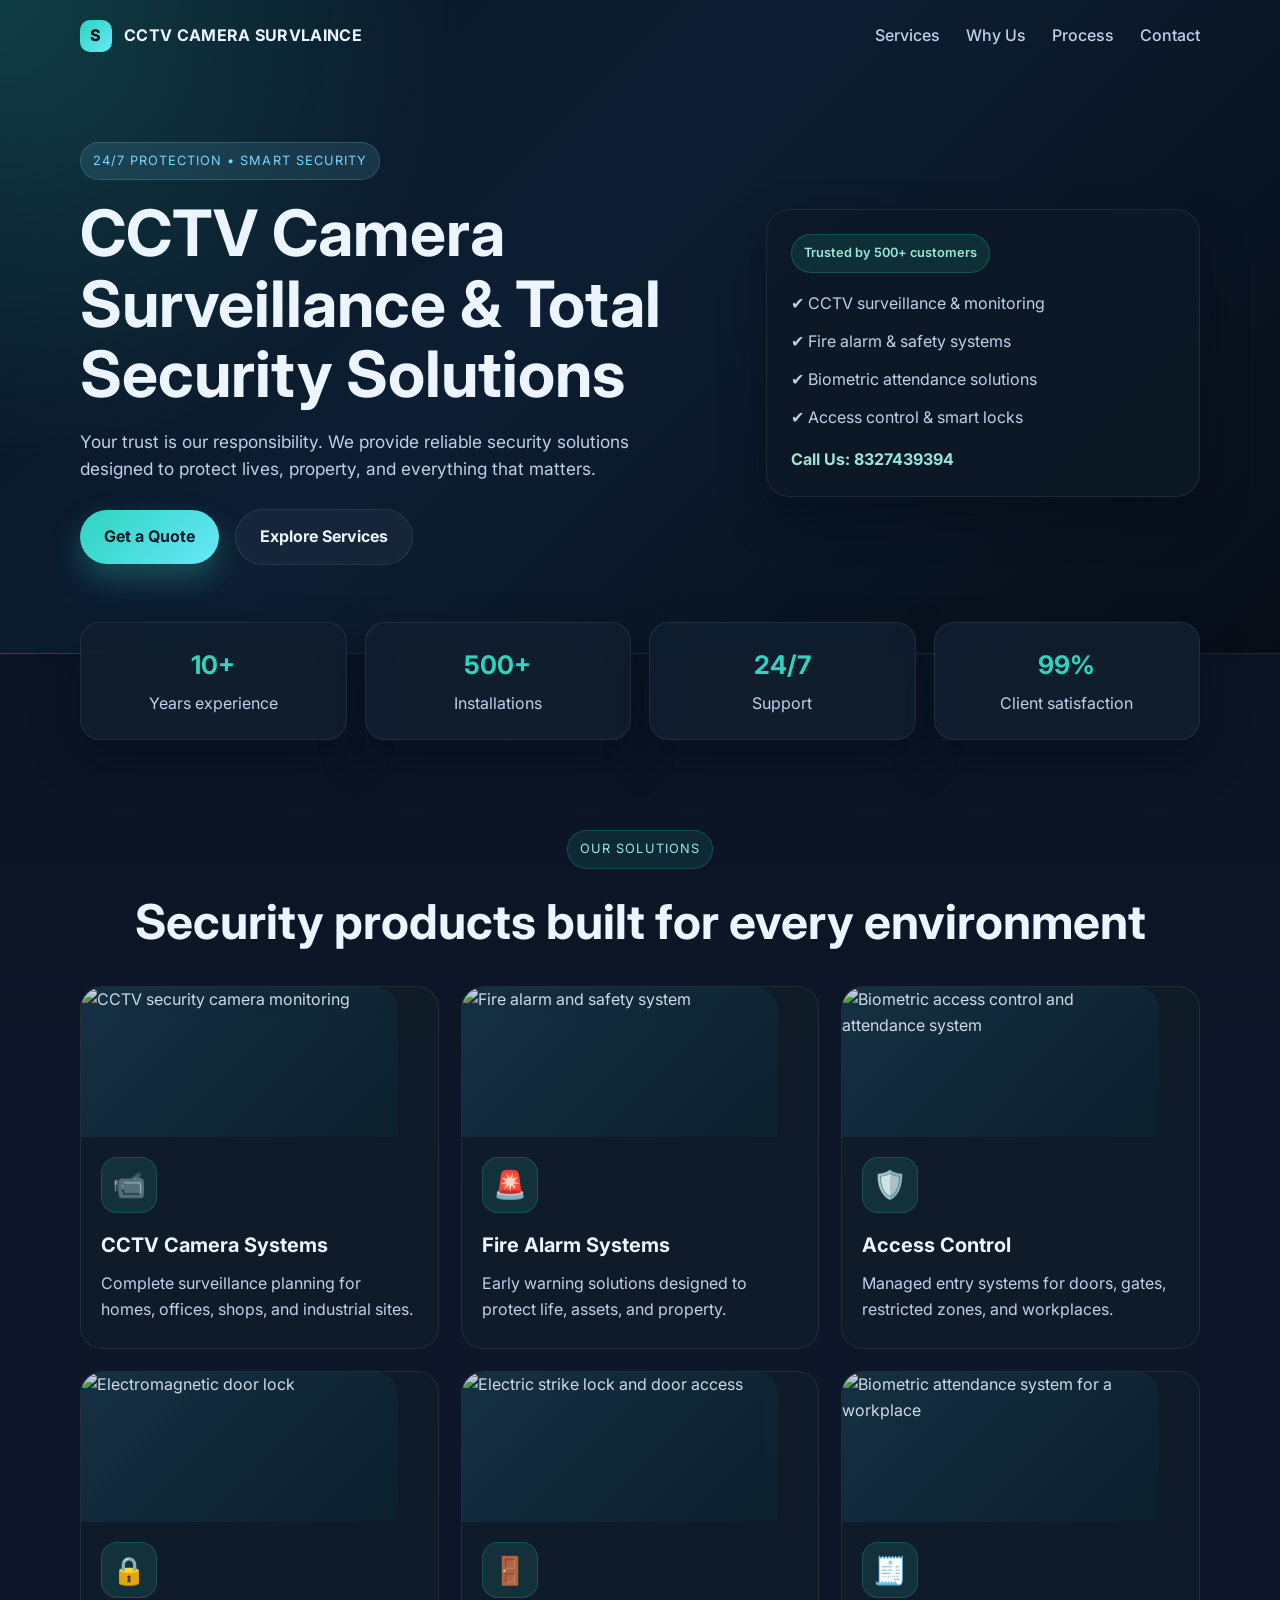
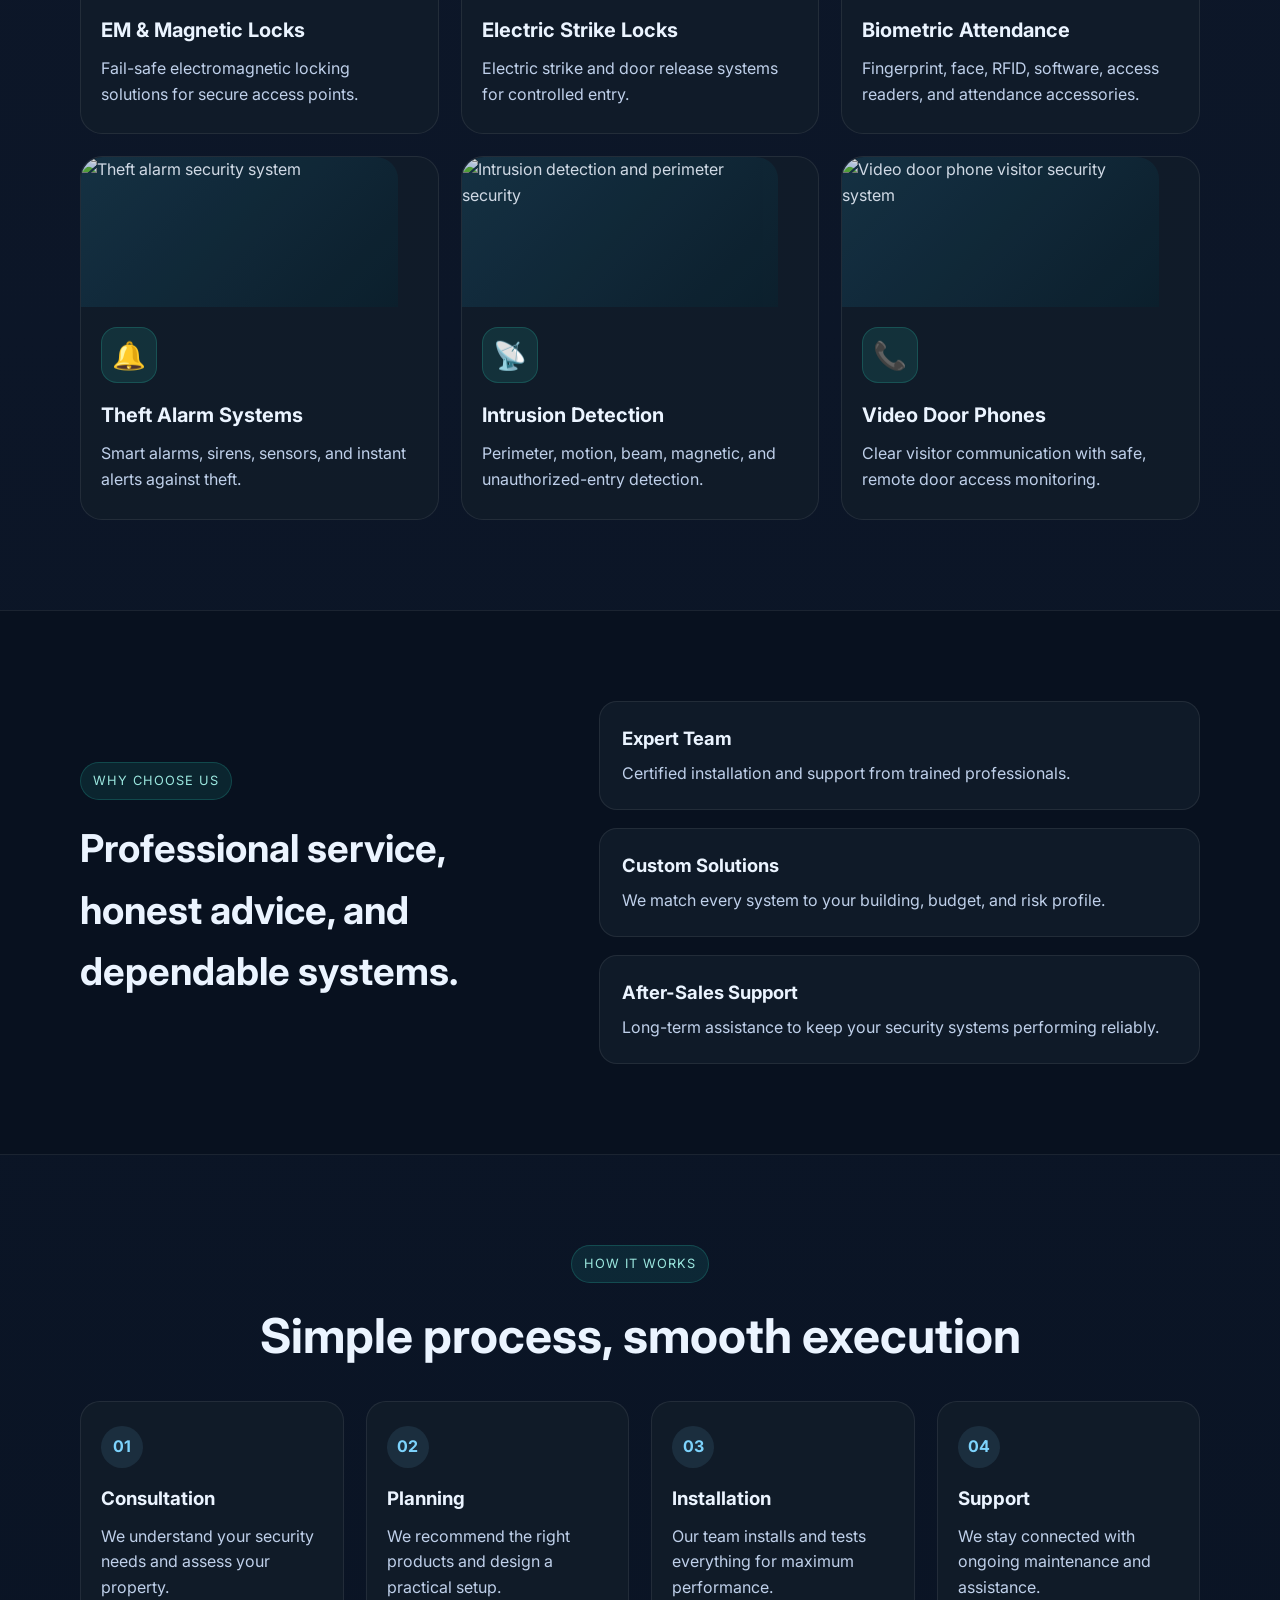
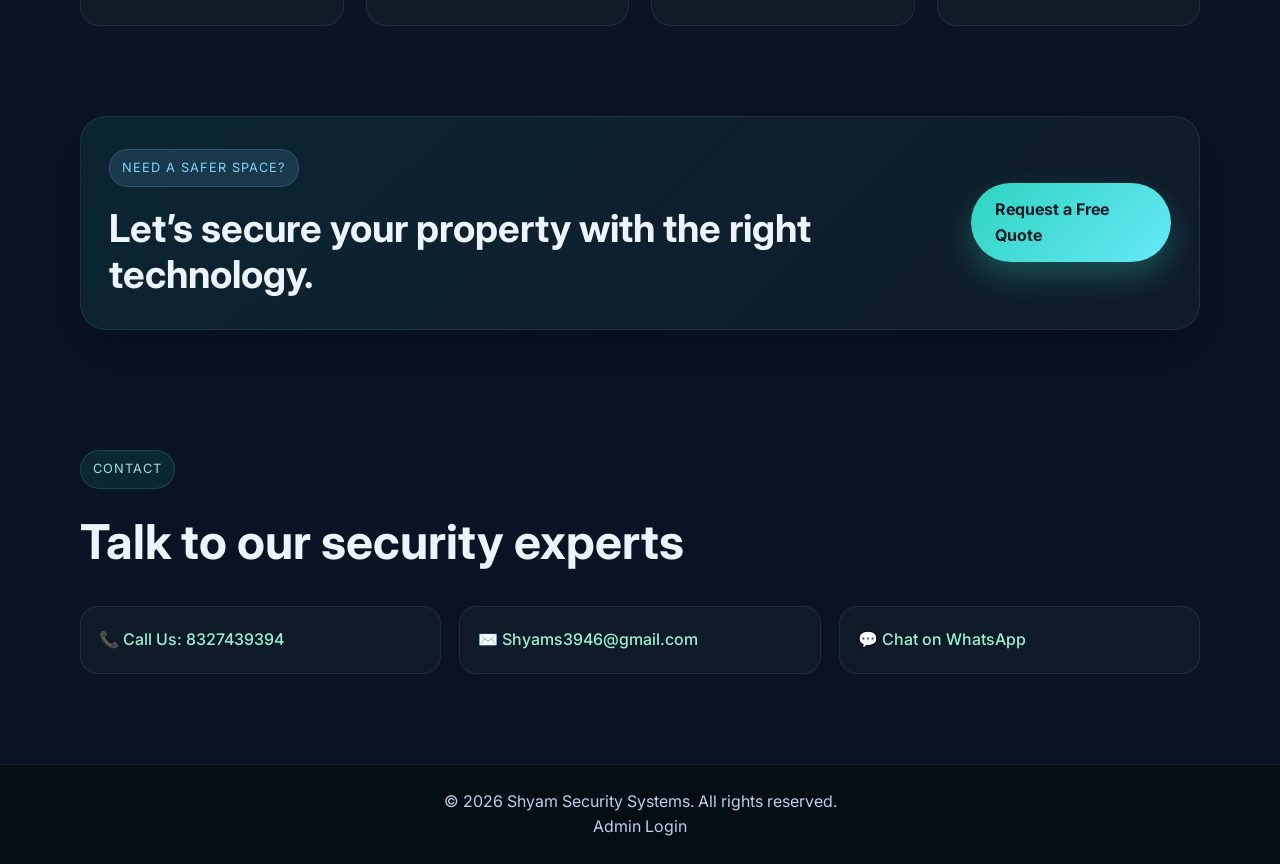
==== index.html @ 83e7e99b "removing some same sections" ====
<!DOCTYPE html>
<html lang="en">

<head>
    <meta charset="UTF-8">
    <meta name="viewport" content="width=device-width, initial-scale=1.0">
    <meta name="description" content="Shancy Security Systems offers CCTV, fire alarms, biometric attendance, access control, and commercial security solutions.">
    <!-- Google tag (gtag.js) -->
    <script async src="https://www.googletagmanager.com/gtag/js?id=G-6YRMH4L3KP"></script>
    <script>
        window.dataLayer = window.dataLayer || [];
        function gtag() { dataLayer.push(arguments); }
        gtag('js', new Date());
        gtag('config', 'G-6YRMH4L3KP');
    </script>
    <title>Shancy Security Systems</title>
    <link rel="preconnect" href="https://fonts.googleapis.com">
    <link rel="preconnect" href="https://fonts.gstatic.com" crossorigin>
    <link href="https://fonts.googleapis.com/css2?family=Inter:wght@400;500;600;700;800&display=swap" rel="stylesheet">
    <link rel="stylesheet" href="style.css">
</head>

<body>
    <header class="site-header">
        <nav class="topbar container">
            <a href="index.html" class="brand" aria-label="CCTV CAMERA SURVLAINCE home">
                <span class="brand-mark">S</span>
                <span>CCTV CAMERA SURVLAINCE</span>
            </a>

            <button class="nav-toggle" aria-label="Open menu" aria-expanded="false">Menu</button>

            <div class="nav-links">
                <a href="#services">Services</a>
                <a href="#why-us">Why Us</a>
                <a href="#process">Process</a>
                <a href="#contact">Contact</a>
            </div>
        </nav>

        <div class="hero container">
            <div class="hero-copy">
                <span class="eyebrow">24/7 Protection • Smart Security</span>
                <h1>CCTV Camera Surveillance &amp; Total Security Solutions</h1>
                <p>Your trust is our responsibility. We provide reliable security solutions designed to protect lives, property, and everything that matters.</p>
                <div class="hero-actions">
                    <a class="cta primary" href="quote.html">Get a Quote</a>
                    <a class="cta secondary" href="#services">Explore Services</a>
                </div>
            </div>

            <div class="hero-panel">
                <div class="panel-badge">Trusted by 500+ customers</div>
                <ul>
                    <li>✔ CCTV surveillance & monitoring</li>
                    <li>✔ Fire alarm & safety systems</li>
                    <li>✔ Biometric attendance solutions</li>
                    <li>✔ Access control & smart locks</li>
                </ul>
                <p class="panel-contact">Call Us: 8327439394</p>
            </div>
        </div>
    </header>

    <main>
        <section class="stats container">
            <div class="stat-card">
                <strong>10+</strong>
                <span>Years experience</span>
            </div>
            <div class="stat-card">
                <strong>500+</strong>
                <span>Installations</span>
            </div>
            <div class="stat-card">
                <strong>24/7</strong>
                <span>Support</span>
            </div>
            <div class="stat-card">
                <strong>99%</strong>
                <span>Client satisfaction</span>
            </div>
        </section>

        <section id="services" class="section container">
            <div class="section-heading">
                <span class="eyebrow accent">Our Solutions</span>
                <h2>Security products built for every environment</h2>
            </div>

            <div class="service-grid">
                <a class="card" href="quote.html?service=CCTV%20Camera">
                    <img class="service-image" src="https://images.unsplash.com/photo-1557597774-9d273605dfa9?auto=format&fit=crop&w=900&q=80" alt="CCTV security camera monitoring">
                    <div class="card-icon">📹</div>
                    <h3>CCTV Camera Systems</h3>
                    <p>Complete surveillance planning for homes, offices, shops, and industrial sites.</p>
                </a>
                <a class="card" href="quote.html?service=Fire%20Alarm">
                    <img class="service-image" src="https://images.unsplash.com/photo-1557597774-9d273605dfa9?auto=format&amp;fit=crop&amp;w=900&amp;q=80" alt="Fire alarm and safety system">
                    <div class="card-icon">🚨</div>
                    <h3>Fire Alarm Systems</h3>
                    <p>Early warning solutions designed to protect life, assets, and property.</p>
                </a>
                <a class="card" href="quote.html?service=Access%20Control">
                    <img class="service-image" src="https://bgcsmwrqkujkgmujobxn.supabase.co/storage/v1/object/public/access%20control.jpg/access%20control.jpg" alt="Biometric access control and attendance system" referrerpolicy="no-referrer">
                    <div class="card-icon">🛡️</div>
                    <h3>Access Control</h3>
                    <p>Managed entry systems for doors, gates, restricted zones, and workplaces.</p>
                </a>
                <a class="card" href="quote.html?service=EM%20Locks">
                    <img class="service-image" src="https://images.unsplash.com/photo-1558008258-3256797b43f3?auto=format&fit=crop&w=900&q=80" alt="Electromagnetic door lock">
                    <div class="card-icon">🔒</div>
                    <h3>EM &amp; Magnetic Locks</h3>
                    <p>Fail-safe electromagnetic locking solutions for secure access points.</p>
                </a>
                <a class="card" href="quote.html?service=Strike%20Locks">
                    <img class="service-image" src="https://images.unsplash.com/photo-1556742049-0cfed4f6a45d?auto=format&fit=crop&w=900&q=80" alt="Electric strike lock and door access">
                    <div class="card-icon">🚪</div>
                    <h3>Electric Strike Locks</h3>
                    <p>Electric strike and door release systems for controlled entry.</p>
                </a>
                <a class="card" href="quote.html?service=Biometric%20Attendance">
                    <img class="service-image" src="https://images.unsplash.com/photo-1556761175-b413da4baf72?auto=format&fit=crop&w=900&q=80" alt="Biometric attendance system for a workplace">
                    <div class="card-icon">🧾</div>
                    <h3>Biometric Attendance</h3>
                    <p>Fingerprint, face, RFID, software, access readers, and attendance accessories.</p>
                </a>
                <a class="card" href="quote.html?service=Theft%20Alarm">
                    <img class="service-image" src="https://bgcsmwrqkujkgmujobxn.supabase.co/storage/v1/object/public/theft-alarm/alarm1.jpg" alt="Theft alarm security system" referrerpolicy="no-referrer" onerror="this.onerror=null; this.src='https://images.unsplash.com/photo-1558008258-3256797b43f3?auto=format&amp;fit=crop&amp;w=900&amp;q=80';">
                    <div class="card-icon">🔔</div>
                    <h3>Theft Alarm Systems</h3>
                    <p>Smart alarms, sirens, sensors, and instant alerts against theft.</p>
                </a>
                <a class="card" href="quote.html?service=Intrusion%20Detection">
                    <img class="service-image" src="https://bgcsmwrqkujkgmujobxn.supabase.co/storage/v1/object/sign/intrusion.jpg/intrusion01.jpg?token=eyJraWQiOiI2NTZjZTgyZS1mMWI1LTQxOTctODdhYi03YzQ2NzYyYzZiMjAiLCJhbGciOiJIUzUxMiJ9.eyJ1cmwiOiJpbnRydXNpb24uanBnL2ludHJ1c2lvbjAxLmpwZyIsInNjb3BlIjoiZG93bmxvYWQiLCJpYXQiOjE3ODk2NDA5OTksImV4cCI6MTc5MDI0NTc5OX0.9XxOrCdiq6lF2PL41tJEHRRzNq1x8sIKsyqu3oB3eiamlLGhatA6aaYST_PMFzF5rT2LUbrdGqnxpg69Usp5VA" alt="Intrusion detection and perimeter security" referrerpolicy="no-referrer">
                    <div class="card-icon">📡</div>
                    <h3>Intrusion Detection</h3>
                    <p>Perimeter, motion, beam, magnetic, and unauthorized-entry detection.</p>
                </a>
                <a class="card" href="quote.html?service=Video%20Door%20Phone">
                    <img class="service-image" src="https://images.unsplash.com/photo-1586953208448-b95a79798f07?auto=format&fit=crop&w=900&q=80" alt="Video door phone visitor security system">
                    <div class="card-icon">📞</div>
                    <h3>Video Door Phones</h3>
                    <p>Clear visitor communication with safe, remote door access monitoring.</p>
                </a>
            </div>
        </section>

        <section id="why-us" class="section alt-section">
            <div class="container split-block">
                <div>
                    <span class="eyebrow accent">Why Choose Us</span>
                    <h2>Professional service, honest advice, and dependable systems.</h2>
                </div>
                <div class="feature-list">
                    <div class="feature-item">
                        <h3>Expert Team</h3>
                        <p>Certified installation and support from trained professionals.</p>
                    </div>
                    <div class="feature-item">
                        <h3>Custom Solutions</h3>
                        <p>We match every system to your building, budget, and risk profile.</p>
                    </div>
                    <div class="feature-item">
                        <h3>After-Sales Support</h3>
                        <p>Long-term assistance to keep your security systems performing reliably.</p>
                    </div>
                </div>
            </div>
        </section>

        <section id="process" class="section container">
            <div class="section-heading">
                <span class="eyebrow accent">How It Works</span>
                <h2>Simple process, smooth execution</h2>
            </div>

            <div class="process-grid">
                <div class="process-card">
                    <span>01</span>
                    <h3>Consultation</h3>
                    <p>We understand your security needs and assess your property.</p>
                </div>
                <div class="process-card">
                    <span>02</span>
                    <h3>Planning</h3>
                    <p>We recommend the right products and design a practical setup.</p>
                </div>
                <div class="process-card">
                    <span>03</span>
                    <h3>Installation</h3>
                    <p>Our team installs and tests everything for maximum performance.</p>
                </div>
                <div class="process-card">
                    <span>04</span>
                    <h3>Support</h3>
                    <p>We stay connected with ongoing maintenance and assistance.</p>
                </div>
            </div>
        </section>

        <section class="cta-band">
            <div class="container cta-band-inner">
                <div>
                    <span class="eyebrow">Need a safer space?</span>
                    <h2>Let’s secure your property with the right technology.</h2>
                </div>
                <a class="cta primary" href="quote.html">Request a Free Quote</a>
            </div>
        </section>

        <section id="contact" class="section container contact-wrap">
            <div class="section-heading left-align">
                <span class="eyebrow accent">Contact</span>
                <h2>Talk to our security experts</h2>
            </div>

            <div class="contact-box">
                <div class="contact-item">📞 <a href="tel:+918327439394">Call Us: 8327439394</a></div>
                <div class="contact-item">✉️ <a href="mailto:Shyams3946@gmail.com">Shyams3946@gmail.com</a></div>
                <div class="contact-item">💬 <a href="https://wa.me/918327439394" target="_blank" rel="noopener noreferrer">Chat on WhatsApp</a></div>
            </div>
        </section>
    </main>

    <footer>
        <div class="container footer-inner">
            <p>© <span id="year"></span> Shyam Security Systems. All rights reserved.</p>
            <a href="admin.html">Admin Login</a>
        </div>
    </footer>

    <script src="script.js"></script>
</body>

</html>
---- style.css ----
:root {
    --bg: #08111f;
    --bg-soft: #101d31;
    --panel: rgba(19, 33, 52, 0.9);
    --panel-strong: #13233d;
    --primary: #2dd4bf;
    --primary-dark: #14b8a6;
    --accent: #7dd3fc;
    --text: #ebf4ff;
    --muted: #bfd0ea;
    --line: rgba(255, 255, 255, 0.08);
    --shadow: 0 20px 45px rgba(4, 10, 20, 0.35);
}

* {
    box-sizing: border-box;
    margin: 0;
    padding: 0;
}

html {
    scroll-behavior: smooth;
}

body {
    font-family: 'Inter', sans-serif;
    background: linear-gradient(180deg, #08111f 0%, #0d1729 30%, #091323 100%);
    color: var(--text);
    line-height: 1.6;
}

a {
    color: inherit;
    text-decoration: none;
}

img {
    max-width: 100%;
    display: block;
}

button {
    font: inherit;
}

.container {
    width: min(1120px, calc(100% - 32px));
    margin: 0 auto;
}

.site-header {
    background: radial-gradient(circle at top left, rgba(45, 212, 191, 0.22), transparent 32%), linear-gradient(135deg, #071321 0%, #0d1e32 42%, #060d17 100%);
    border-bottom: 1px solid var(--line);
}

.topbar {
    display: flex;
    align-items: center;
    justify-content: space-between;
    gap: 20px;
    padding: 20px 0;
    position: relative;
    z-index: 10;
}

.brand {
    display: inline-flex;
    align-items: center;
    gap: 12px;
    font-weight: 700;
    letter-spacing: 0.02em;
}

.brand-mark {
    width: 32px;
    height: 32px;
    display: grid;
    place-items: center;
    border-radius: 10px;
    background: linear-gradient(135deg, var(--primary), #67e8f9);
    color: #02131d;
    font-weight: 800;
}

.nav-links {
    display: flex;
    align-items: center;
    gap: 26px;
}

.nav-links a {
    color: var(--muted);
    font-weight: 500;
    transition: color 0.2s ease;
}

.nav-links a:hover,
.nav-links a:focus-visible {
    color: var(--text);
}

.nav-toggle {
    display: none;
    background: rgba(255, 255, 255, 0.05);
    color: var(--text);
    border: 1px solid var(--line);
    border-radius: 10px;
    padding: 10px 14px;
    cursor: pointer;
}

.hero {
    display: grid;
    grid-template-columns: 1.2fr 0.8fr;
    align-items: center;
    gap: 36px;
    padding: 70px 0 88px;
}

.eyebrow {
    display: inline-block;
    background: rgba(125, 211, 252, 0.12);
    border: 1px solid rgba(125, 211, 252, 0.2);
    color: var(--accent);
    font-size: 0.8rem;
    letter-spacing: 0.08em;
    text-transform: uppercase;
    padding: 8px 12px;
    border-radius: 999px;
    margin-bottom: 18px;
}

.eyebrow.accent {
    color: #9be7df;
    background: rgba(45, 212, 191, 0.1);
    border-color: rgba(45, 212, 191, 0.2);
}

.hero-copy h1 {
    font-size: clamp(2.6rem, 5vw, 4.6rem);
    line-height: 1.1;
    max-width: 650px;
    margin-bottom: 18px;
}

.hero-copy p {
    color: var(--muted);
    font-size: 1.08rem;
    max-width: 620px;
    margin-bottom: 26px;
}

.hero-actions {
    display: flex;
    align-items: center;
    gap: 16px;
    flex-wrap: wrap;
}

.cta {
    display: inline-flex;
    align-items: center;
    justify-content: center;
    padding: 14px 24px;
    border-radius: 999px;
    font-weight: 700;
    transition: transform 0.2s ease, box-shadow 0.2s ease;
}

.cta:hover {
    transform: translateY(-2px);
}

.cta.primary {
    background: linear-gradient(135deg, var(--primary) 0%, #67e8f9 100%);
    color: #041b27;
    box-shadow: 0 14px 30px rgba(45, 212, 191, 0.28);
}

.cta.secondary {
    background: rgba(255, 255, 255, 0.04);
    border: 1px solid var(--line);
    color: var(--text);
}

.hero-panel {
    background: rgba(14, 25, 38, 0.85);
    border: 1px solid var(--line);
    border-radius: 24px;
    padding: 24px;
    box-shadow: var(--shadow);
}

.panel-badge {
    display: inline-flex;
    margin-bottom: 18px;
    padding: 8px 12px;
    border-radius: 999px;
    background: rgba(45, 212, 191, 0.12);
    border: 1px solid rgba(45, 212, 191, 0.22);
    color: #9ae7d8;
    font-weight: 600;
    font-size: 0.8rem;
}

.hero-panel ul {
    list-style: none;
    display: grid;
    gap: 14px;
    color: var(--muted);
}

.hero-panel li {
    display: flex;
    align-items: center;
    gap: 8px;
    line-height: 1.5;
}

.panel-contact {
    margin-top: 18px;
    color: #9ae7d8;
    font-weight: 700;
}

.section {
    padding: 90px 0;
}

.section-heading {
    text-align: center;
    margin-bottom: 36px;
}

.section-heading h2 {
    font-size: clamp(2rem, 4vw, 3rem);
    line-height: 1.2;
    margin-top: 6px;
}

.left-align {
    text-align: left;
}

.stats {
    display: grid;
    grid-template-columns: repeat(4, minmax(0, 1fr));
    gap: 18px;
    margin-top: -32px;
    position: relative;
    z-index: 2;
}

.stat-card {
    background: rgba(16, 30, 47, 0.9);
    border: 1px solid var(--line);
    border-radius: 20px;
    padding: 22px 18px;
    text-align: center;
    box-shadow: var(--shadow);
}

.stat-card strong {
    display: block;
    font-size: clamp(1.5rem, 2vw, 2.4rem);
    color: var(--primary);
    margin-bottom: 6px;
}

.stat-card span {
    color: var(--muted);
}

.service-grid {
    display: grid;
    grid-template-columns: repeat(3, minmax(0, 1fr));
    gap: 22px;
}

.card {
    display: block;
    min-height: 220px;
    background: rgba(17, 28, 42, 0.9);
    border: 1px solid var(--line);
    border-radius: 22px;
    padding: 26px 20px;
    transition: transform 0.2s ease, border-color 0.2s ease;
}

.card:hover {
    transform: translateY(-4px);
    border-color: rgba(45, 212, 191, 0.4);
}

.service-image {
    width: calc(100% + 40px);
    height: 150px;
    display: block;
    background: linear-gradient(135deg, #163447, #0b202d);
    object-fit: cover;
    margin: -26px -20px 20px;
    border-radius: 22px 22px 0 0;
    opacity: 0.88;
}

.card-icon {
    width: 56px;
    height: 56px;
    background: rgba(45, 212, 191, 0.12);
    border: 1px solid rgba(45, 212, 191, 0.2);
    border-radius: 16px;
    display: grid;
    place-items: center;
    font-size: 1.7rem;
    margin-bottom: 16px;
}

.card h3 {
    margin-bottom: 10px;
    font-size: 1.25rem;
}

.card p {
    color: var(--muted);
}

.alt-section {
    background: rgba(8, 17, 31, 0.9);
    border-top: 1px solid var(--line);
    border-bottom: 1px solid var(--line);
}

.split-block {
    display: grid;
    grid-template-columns: 0.9fr 1.1fr;
    gap: 28px;
    align-items: center;
}

.split-block h2 {
    font-size: clamp(2rem, 3vw, 3rem);
}

.feature-list {
    display: grid;
    gap: 18px;
}

.feature-item {
    background: rgba(17, 28, 42, 0.9);
    border: 1px solid var(--line);
    border-radius: 18px;
    padding: 22px;
}

.feature-item h3 {
    margin-bottom: 8px;
    font-size: 1.15rem;
}

.feature-item p {
    color: var(--muted);
}

.process-grid {
    display: grid;
    grid-template-columns: repeat(4, minmax(0, 1fr));
    gap: 22px;
}

.process-card {
    background: rgba(17, 28, 42, 0.9);
    border: 1px solid var(--line);
    border-radius: 20px;
    padding: 24px 20px;
}

.process-card span {
    display: inline-flex;
    width: 42px;
    height: 42px;
    border-radius: 50%;
    background: rgba(125, 211, 252, 0.1);
    color: var(--accent);
    align-items: center;
    justify-content: center;
    font-weight: 700;
    margin-bottom: 16px;
}

.process-card h3 {
    margin-bottom: 10px;
}

.process-card p {
    color: var(--muted);
}

.cta-band {
    padding: 0 0 90px;
}

.cta-band-inner {
    background: linear-gradient(135deg, rgba(11, 38, 52, 0.95), rgba(17, 28, 42, 0.96));
    border: 1px solid var(--line);
    border-radius: 26px;
    padding: 32px 28px;
    display: flex;
    align-items: center;
    justify-content: space-between;
    gap: 18px;
    box-shadow: var(--shadow);
}

.cta-band-inner h2 {
    font-size: clamp(1.8rem, 3vw, 2.6rem);
    line-height: 1.2;
}

.contact-wrap {
    padding-top: 30px;
}

.contact-box {
    display: grid;
    grid-template-columns: repeat(3, minmax(0, 1fr));
    gap: 18px;
    margin-top: 28px;
}

.contact-item {
    background: rgba(17, 28, 42, 0.9);
    border: 1px solid var(--line);
    border-radius: 18px;
    padding: 20px 18px;
    font-weight: 500;
    color: var(--text);
}

.contact-item a {
    color: #96f2d5;
}

.quote-body,
.success-body {
    background: linear-gradient(180deg, #08111f 0%, #0d1729 30%, #091323 100%);
}

.quote-body {
    position: relative;
    isolation: isolate;
}

.quote-body::before {
    content: '';
    position: fixed;
    inset: 0;
    z-index: -1;
    background: linear-gradient(115deg, rgba(4, 11, 20, 0.88), rgba(4, 11, 20, 0.58)), url('https://images.unsplash.com/photo-1557597774-9d273605dfa9?auto=format&fit=crop&w=1800&q=80') center / cover;
    filter: saturate(1.15) blur(1px);
    transform: scale(1.03);
}

.quote-body[class*='quote-category-']::before {
    background-image: linear-gradient(115deg, rgba(4, 11, 20, 0.86), rgba(4, 11, 20, 0.56)), url('https://images.unsplash.com/photo-1557597774-9d273605dfa9?auto=format&fit=crop&w=1800&q=80');
}

.quote-body.quote-category-fire-alarm::before {
    background-image: linear-gradient(115deg, rgba(45, 8, 4, 0.82), rgba(49, 25, 5, 0.52)), url('https://images.unsplash.com/photo-1517089596392-fb9a9033e05f?auto=format&fit=crop&w=1800&q=80');
}

.quote-body.quote-category-em-locks::before {
    background-image: linear-gradient(115deg, rgba(4, 20, 30, 0.86), rgba(10, 46, 57, 0.5)), url('https://images.unsplash.com/photo-1558008258-3256797b43f3?auto=format&fit=crop&w=1800&q=80');
}

.quote-body.quote-category-strike-locks::before {
    background-image: linear-gradient(115deg, rgba(24, 17, 5, 0.84), rgba(76, 49, 11, 0.5)), url('https://images.unsplash.com/photo-1556742049-0cfed4f6a45d?auto=format&fit=crop&w=1800&q=80');
}

.quote-body.quote-category-biometric-attendance::before {
    background-image: linear-gradient(115deg, rgba(13, 10, 34, 0.84), rgba(29, 19, 58, 0.52)), url('https://images.unsplash.com/photo-1556761175-b413da4baf72?auto=format&fit=crop&w=1800&q=80');
}

.quote-body.quote-category-access-control::before {
    background-image: linear-gradient(115deg, rgba(5, 22, 22, 0.84), rgba(9, 58, 53, 0.5)), url('https://images.unsplash.com/photo-1563013544-824ae1b704d3?auto=format&fit=crop&w=1800&q=80');
}

.quote-body.quote-category-burglar-alarm::before {
    background-image: linear-gradient(115deg, rgba(34, 7, 25, 0.84), rgba(61, 14, 26, 0.5)), url('https://images.unsplash.com/photo-1558008258-3256797b43f3?auto=format&fit=crop&w=1800&q=80');
}

.quote-body.quote-category-theft-alarm::before {
    background-image: linear-gradient(115deg, rgba(42, 9, 6, 0.84), rgba(91, 37, 7, 0.5)), url('https://images.unsplash.com/photo-1558008258-3256797b43f3?auto=format&fit=crop&w=1800&q=80');
}

.quote-body.quote-category-intrusion-detection::before {
    background-image: linear-gradient(115deg, rgba(27, 5, 20, 0.84), rgba(68, 12, 37, 0.5)), url('https://images.unsplash.com/photo-1582139329536-e7284fece509?auto=format&fit=crop&w=1800&q=80');
}

.quote-body.quote-category-video-door-phone::before {
    background-image: linear-gradient(115deg, rgba(7, 18, 31, 0.84), rgba(11, 48, 68, 0.5)), url('https://images.unsplash.com/photo-1586953208448-b95a79798f07?auto=format&fit=crop&w=1800&q=80');
}

.quote-page {
    padding: 64px 0 90px;
}

.quote-shell {
    display: grid;
    grid-template-columns: 0.95fr 1.05fr;
    gap: 28px;
    align-items: center;
}

.quote-copy {
    padding: 24px 8px 24px 0;
}

.quote-copy h1 {
    font-size: clamp(2.4rem, 4vw, 4rem);
    line-height: 1.08;
    margin-bottom: 16px;
}

.quote-copy p {
    color: var(--muted);
    font-size: 1.05rem;
    max-width: 560px;
}

.quote-benefits {
    display: grid;
    grid-template-columns: repeat(3, minmax(0, 1fr));
    gap: 16px;
    margin-top: 28px;
}

.quote-benefits div {
    background: rgba(17, 28, 42, 0.9);
    border: 1px solid var(--line);
    border-radius: 18px;
    padding: 18px 14px;
    text-align: center;
}

.quote-benefits strong {
    display: block;
    color: var(--primary);
    font-size: 1.5rem;
    margin-bottom: 6px;
}

.quote-benefits span {
    color: var(--muted);
    font-size: 0.9rem;
}

.quote-card {
    background: rgba(11, 18, 29, 0.96);
    border: 1px solid var(--line);
    border-radius: 28px;
    padding: 26px;
    box-shadow: var(--shadow);
}

.card-topline {
    display: flex;
    align-items: center;
    justify-content: space-between;
    gap: 12px;
    margin-bottom: 20px;
}

.status-badge {
    display: inline-flex;
    background: rgba(45, 212, 191, 0.12);
    color: #9ae7d8;
    border: 1px solid rgba(45, 212, 191, 0.2);
    padding: 8px 12px;
    border-radius: 999px;
    font-size: 0.72rem;
    font-weight: 700;
    letter-spacing: 0.06em;
    text-transform: uppercase;
}

.mini-label {
    color: var(--muted);
    font-size: 0.8rem;
    letter-spacing: 0.08em;
    text-transform: uppercase;
}

.quote-form {
    display: grid;
    gap: 18px;
}

.form-grid {
    display: grid;
    grid-template-columns: repeat(2, minmax(0, 1fr));
    gap: 18px;
}

.field {
    display: grid;
    gap: 8px;
}

.field.full-width {
    grid-column: 1 / -1;
}

.field span {
    color: var(--text);
    font-size: 0.9rem;
    font-weight: 600;
}

.field input,
.field select,
.field textarea {
    width: 100%;
    background: rgba(17, 28, 42, 0.92);
    color: var(--text);
    border: 1px solid rgba(255, 255, 255, 0.08);
    border-radius: 14px;
    padding: 14px 16px;
    font: inherit;
    transition: border-color 0.2s ease, box-shadow 0.2s ease;
}

.field input::placeholder,
.field textarea::placeholder {
    color: rgba(191, 208, 234, 0.7);
}

.field input:focus,
.field select:focus,
.field textarea:focus {
    outline: none;
    border-color: rgba(45, 212, 191, 0.8);
    box-shadow: 0 0 0 4px rgba(45, 212, 191, 0.08);
}

.check-row {
    border-top: 1px solid var(--line);
    padding-top: 12px;
}

.check-row label {
    display: flex;
    align-items: center;
    gap: 10px;
    color: var(--muted);
    font-size: 0.95rem;
}

.check-row input {
    accent-color: var(--primary);
    width: 16px;
    height: 16px;
}

.quote-submit {
    border: none;
    width: 100%;
    cursor: pointer;
    font-size: 1rem;
}

.success-wrap {
    min-height: 100vh;
    display: grid;
    place-items: center;
    padding: 40px 20px;
}

.success-box {
    max-width: 620px;
    text-align: center;
    background: rgba(11, 18, 29, 0.96);
    border: 1px solid var(--line);
    border-radius: 28px;
    padding: 38px 28px;
    box-shadow: var(--shadow);
}

.success-icon {
    width: 74px;
    height: 74px;
    display: grid;
    place-items: center;
    margin: 0 auto 18px;
    border-radius: 50%;
    background: rgba(45, 212, 191, 0.12);
    border: 1px solid rgba(45, 212, 191, 0.25);
    color: var(--primary);
    font-size: 2rem;
    font-weight: 800;
}

.success-box h1 {
    font-size: clamp(2rem, 3vw, 3rem);
    margin-bottom: 12px;
}

.success-box p {
    color: var(--muted);
    margin-bottom: 24px;
    font-size: 1.02rem;
}

footer {
    background: #040c14;
    border-top: 1px solid var(--line);
    padding: 24px 0;
}

@media (max-width: 900px) {
    .hero,
    .split-block,
    .service-grid,
    .process-grid,
    .contact-box,
    .stats,
    .quote-shell {
        grid-template-columns: 1fr 1fr;
    }
    .hero,
    .quote-shell {
        grid-template-columns: 1fr;
    }
    .service-grid,
    .process-grid,
    .contact-box,
    .stats {
        grid-template-columns: 1fr 1fr;
    }
}

@media (max-width: 680px) {
    .nav-toggle {
        display: inline-flex;
    }
    .nav-links {
        position: absolute;
        top: 100%;
        left: 0;
        right: 0;
        display: none;
        flex-direction: column;
        background: rgba(8, 17, 31, 0.98);
        border: 1px solid var(--line);
        border-radius: 18px;
        padding: 16px;
        margin-top: 10px;
        box-shadow: var(--shadow);
    }
    .topbar.open .nav-links {
        display: flex;
    }
    .service-grid,
    .process-grid,
    .contact-box,
    .stats,
    .split-block,
    .form-grid,
    .quote-benefits {
        grid-template-columns: 1fr;
    }
    .cta-band-inner {
        flex-direction: column;
        align-items: flex-start;
    }
    .hero {
        padding-top: 48px;
    }
    .quote-card {
        padding: 18px;
    }
}

.footer-inner {
    text-align: center;
    color: var(--muted);
}

@media (max-width: 900px) {
    .hero,
    .split-block,
    .service-grid,
    .process-grid,
    .contact-box,
    .stats {
        grid-template-columns: 1fr 1fr;
    }
    .hero {
        grid-template-columns: 1fr;
    }
    .service-grid,
    .process-grid,
    .contact-box,
    .stats {
        grid-template-columns: 1fr 1fr;
    }
}

@media (max-width: 680px) {
    .nav-toggle {
        display: inline-flex;
    }
    .nav-links {
        position: absolute;
        top: 100%;
        left: 0;
        right: 0;
        display: none;
        flex-direction: column;
        background: rgba(8, 17, 31, 0.98);
        border: 1px solid var(--line);
        border-radius: 18px;
        padding: 16px;
        margin-top: 10px;
        box-shadow: var(--shadow);
    }
    .topbar.open .nav-links {
        display: flex;
    }
    .service-grid,
    .process-grid,
    .contact-box,
    .stats,
    .split-block {
        grid-template-columns: 1fr;
    }
    .cta-band-inner {
        flex-direction: column;
        align-items: flex-start;
    }
    .hero {
        padding-top: 48px;
    }
}

.page-header {
    background: linear-gradient(135deg, #0d1b2a 0%, #10253c 40%, #000000 100%);
    padding-bottom: 20px;
}

.page-content {
    max-width: 800px;
    margin: 60px auto;
    padding: 0 20px 40px;
}

.page-content h1 {
    font-size: clamp(2rem, 4vw, 3rem);
    margin-bottom: 18px;
}

.page-content p,
.page-content li {
    font-size: 1.05rem;
    color: var(--muted);
}

.field input[type='file'] {
    padding: 10px 12px;
    cursor: pointer;
}

.field small {
    color: var(--muted);
    font-size: 0.78rem;
}

.admin-page {
    min-height: 100vh;
    padding: 72px 20px;
    background: linear-gradient(180deg, #08111f 0%, #0d1729 30%, #091323 100%);
}

.admin-shell {
    max-width: 760px;
    margin: 0 auto;
}

.admin-card {
    background: rgba(255, 255, 255, 0.96);
    border: 1px solid rgba(20, 42, 69, 0.12);
    border-radius: 10px;
    padding: 32px;
    box-shadow: 0 18px 48px rgba(16, 29, 49, 0.12);
    color: #142a45;
}

.admin-card h1 {
    margin-top: 0;
    color: #142a45;
}

.admin-form {
    display: grid;
    gap: 16px;
}

.admin-form label {
    display: grid;
    gap: 7px;
    font-weight: 600;
    color: #142a45;
}

.admin-form input {
    width: 100%;
    box-sizing: border-box;
    padding: 13px 14px;
    border: 1px solid #c8d2df;
    border-radius: 5px;
    font: inherit;
    color: #142a45;
}

.admin-form input:focus {
    outline: 2px solid #e6a23c;
    outline-offset: 1px;
}

.admin-message {
    min-height: 24px;
    color: #8b2f2f;
    margin-top: 12px;
}

.admin-toolbar {
    display: flex;
    justify-content: space-between;
    align-items: center;
    gap: 16px;
    flex-wrap: wrap;
    margin-bottom: 24px;
}

.admin-upload {
    display: grid;
    gap: 14px;
    margin-bottom: 30px;
}

.admin-upload input {
    padding: 12px;
    border: 1px dashed #9aabba;
    border-radius: 5px;
    background: #f5f8fb;
    color: #142a45;
}

.admin-gallery {
    display: grid;
    grid-template-columns: repeat(auto-fill, minmax(170px, 1fr));
    gap: 16px;
}

.admin-image {
    overflow: hidden;
    border: 1px solid #d9e0e8;
    border-radius: 6px;
    background: #fff;
}

.admin-image img {
    display: block;
    width: 100%;
    aspect-ratio: 4 / 3;
    object-fit: cover;
}

.admin-image-body {
    display: grid;
    gap: 8px;
    padding: 12px;
}

.admin-image-name {
    overflow: hidden;
    color: #40546b;
    font-size: 0.85rem;
    text-overflow: ellipsis;
    white-space: nowrap;
}

.admin-hidden {
    display: none;
}

@media (max-width: 560px) {
    .admin-card {
        padding: 22px;
    }
}
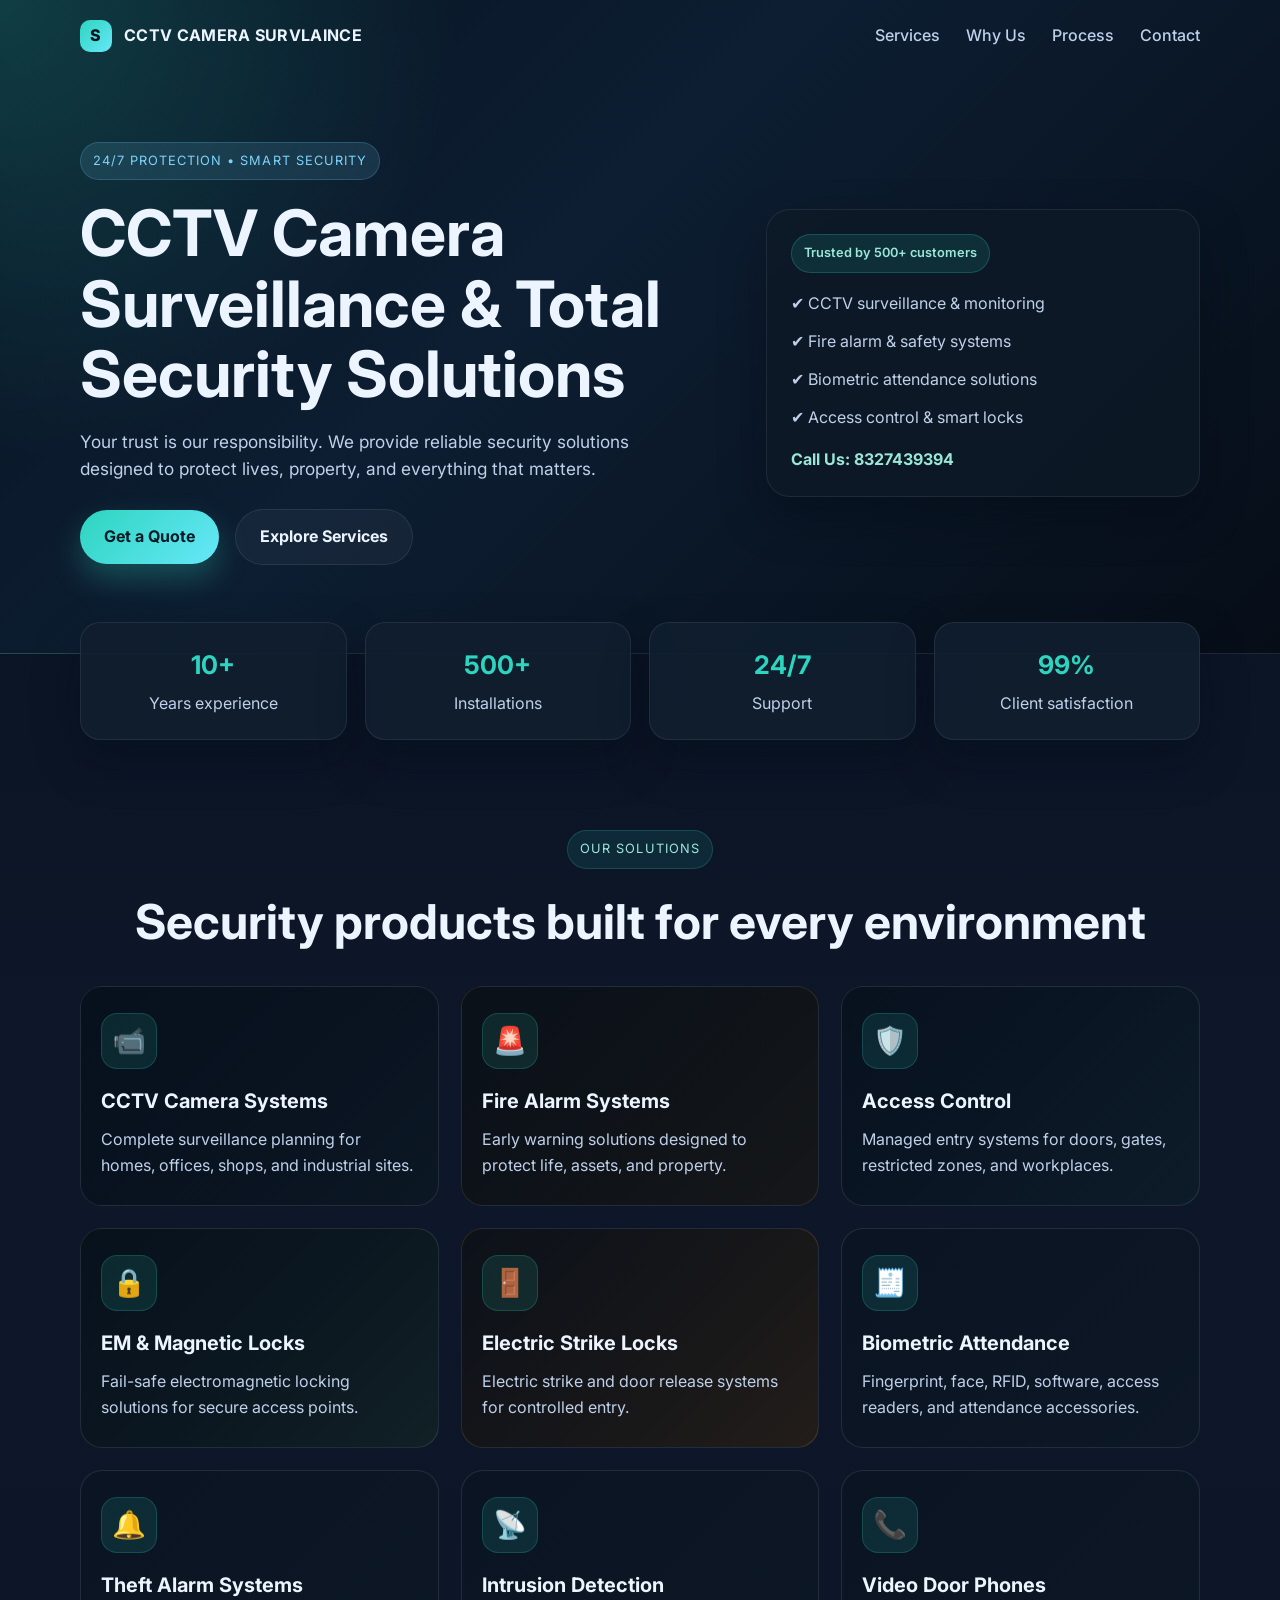
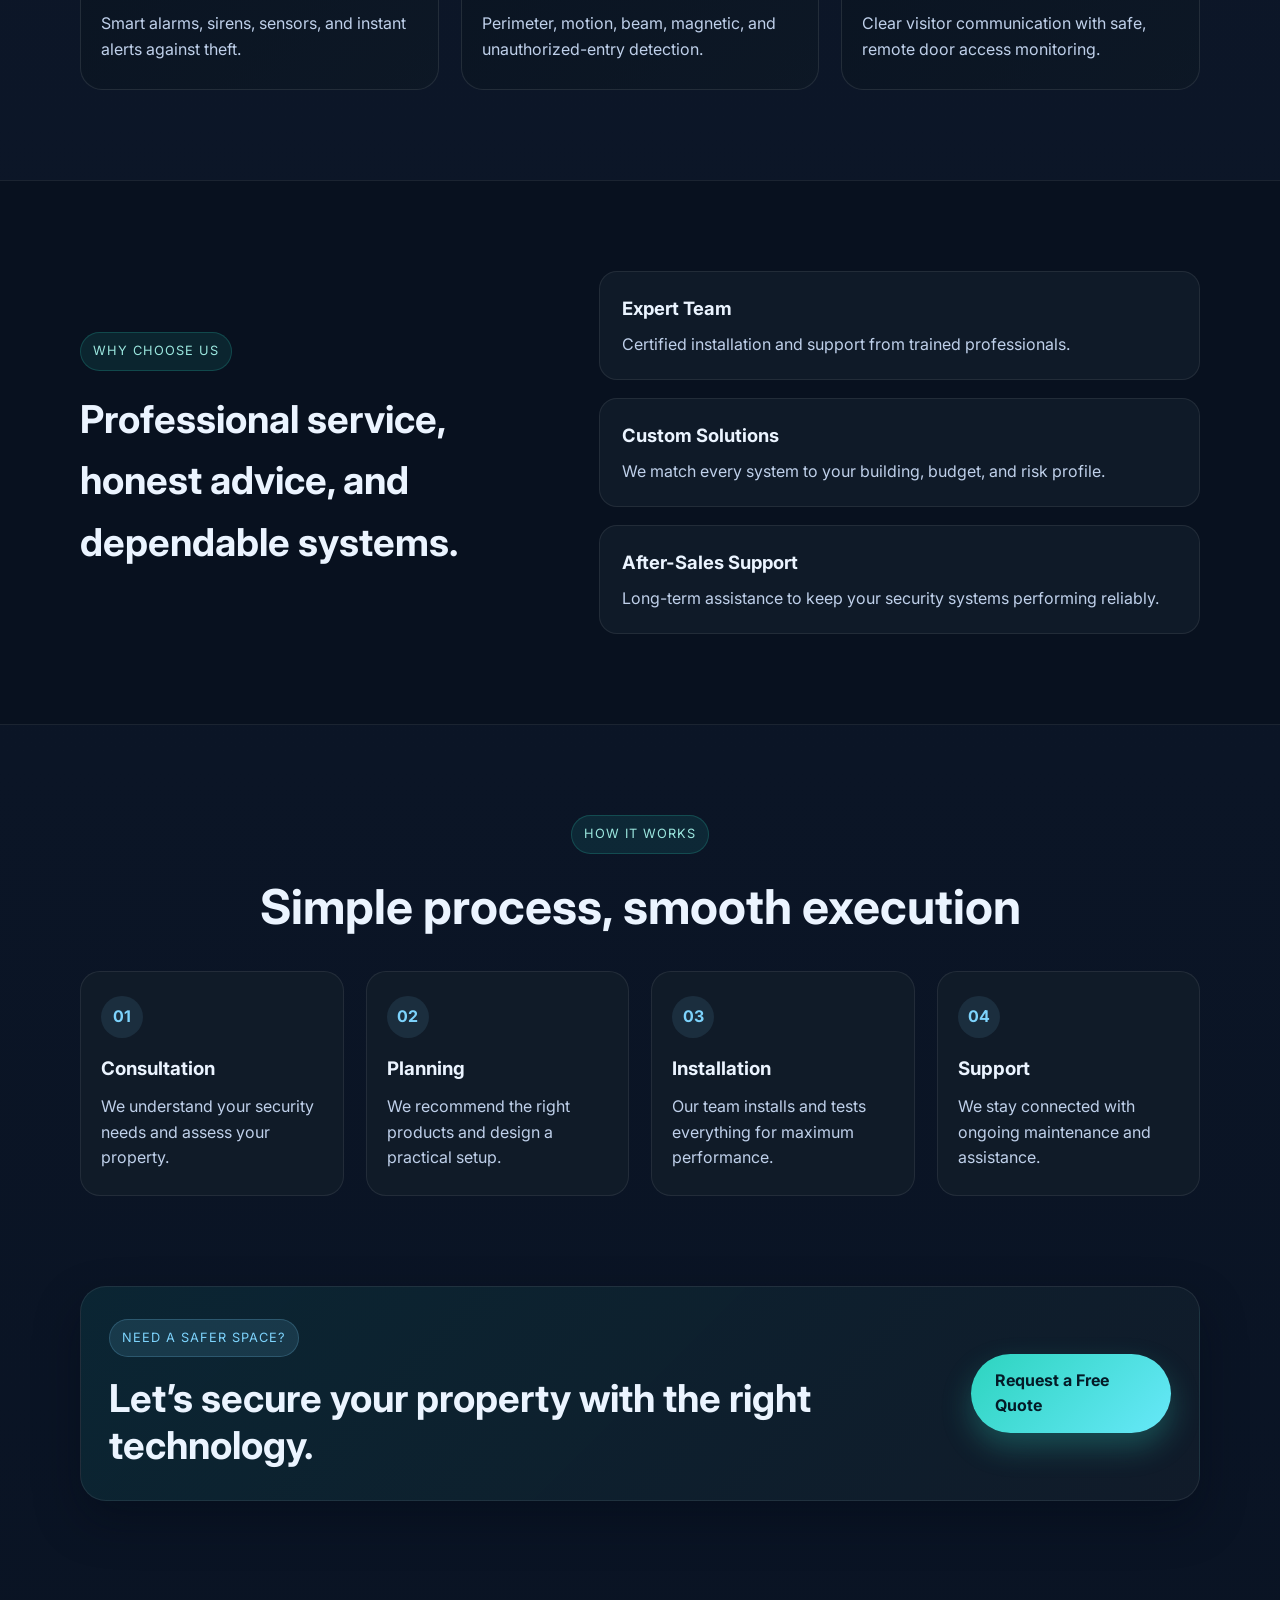
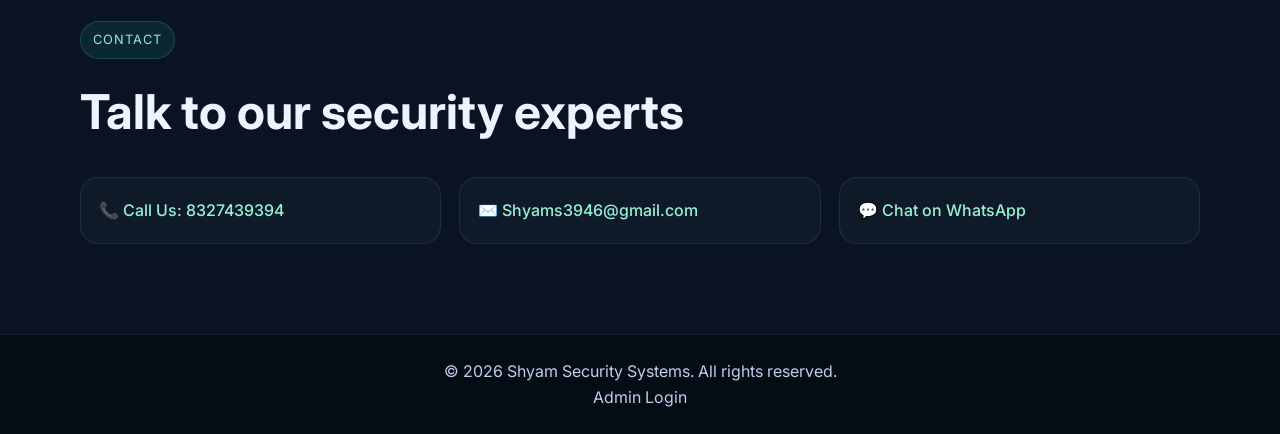
==== commit 4236d072: "fixing full fill jpg for sections resize01" ====
--- a/index.html
+++ b/index.html
@@ -89,32 +89,27 @@
             </div>
 
             <div class="service-grid">
-                <a class="card" href="quote.html?service=CCTV%20Camera">
-                    <img class="service-image" src="https://images.unsplash.com/photo-1557597774-9d273605dfa9?auto=format&fit=crop&w=900&q=80" alt="CCTV security camera monitoring">
+                <a class="card" href="quote.html?service=CCTV%20Camera" style="background-image: linear-gradient(135deg, rgba(6, 14, 24, 0.84), rgba(15, 27, 39, 0.6)), url('https://bgcsmwrqkujkgmujobxn.supabase.co/storage/v1/object/public/Cctv%20camera%20section/cctv%20section.jpg'); background-size: cover; background-position: center; background-repeat: no-repeat;">
                     <div class="card-icon">📹</div>
                     <h3>CCTV Camera Systems</h3>
                     <p>Complete surveillance planning for homes, offices, shops, and industrial sites.</p>
                 </a>
-                <a class="card" href="quote.html?service=Fire%20Alarm">
-                    <img class="service-image" src="https://images.unsplash.com/photo-1557597774-9d273605dfa9?auto=format&amp;fit=crop&amp;w=900&amp;q=80" alt="Fire alarm and safety system">
+                <a class="card" href="quote.html?service=Fire%20Alarm" style="background-image: linear-gradient(135deg, rgba(18, 14, 7, 0.82), rgba(38, 27, 11, 0.6)), url('https://bgcsmwrqkujkgmujobxn.supabase.co/storage/v1/object/public/fireAlarmSystem.jpg/fireAlarm%20system.jpg'); background-size: cover; background-position: center; background-repeat: no-repeat;">
                     <div class="card-icon">🚨</div>
                     <h3>Fire Alarm Systems</h3>
                     <p>Early warning solutions designed to protect life, assets, and property.</p>
                 </a>
-                <a class="card" href="quote.html?service=Access%20Control">
-                    <img class="service-image" src="https://bgcsmwrqkujkgmujobxn.supabase.co/storage/v1/object/public/access%20control.jpg/access%20control.jpg" alt="Biometric access control and attendance system" referrerpolicy="no-referrer">
+                <a class="card" href="quote.html?service=Access%20Control" style="background-image: linear-gradient(135deg, rgba(8, 18, 30, 0.82), rgba(18, 40, 52, 0.6)), url('https://bgcsmwrqkujkgmujobxn.supabase.co/storage/v1/object/public/access%20control.jpg/access%20control.jpg'); background-size: cover; background-position: center; background-repeat: no-repeat;">
                     <div class="card-icon">🛡️</div>
                     <h3>Access Control</h3>
                     <p>Managed entry systems for doors, gates, restricted zones, and workplaces.</p>
                 </a>
-                <a class="card" href="quote.html?service=EM%20Locks">
-                    <img class="service-image" src="https://images.unsplash.com/photo-1558008258-3256797b43f3?auto=format&fit=crop&w=900&q=80" alt="Electromagnetic door lock">
+                <a class="card" href="quote.html?service=EM%20Locks" style="background-image: linear-gradient(135deg, rgba(7, 17, 20, 0.82), rgba(28, 51, 43, 0.6)), url('https://images.unsplash.com/photo-1558008258-3256797b43f3?auto=format&fit=crop&w=900&q=80'); background-size: cover; background-position: center; background-repeat: no-repeat;">
                     <div class="card-icon">🔒</div>
                     <h3>EM &amp; Magnetic Locks</h3>
                     <p>Fail-safe electromagnetic locking solutions for secure access points.</p>
                 </a>
-                <a class="card" href="quote.html?service=Strike%20Locks">
-                    <img class="service-image" src="https://images.unsplash.com/photo-1556742049-0cfed4f6a45d?auto=format&fit=crop&w=900&q=80" alt="Electric strike lock and door access">
+                <a class="card" href="quote.html?service=Strike%20Locks" style="background-image: linear-gradient(135deg, rgba(28, 18, 7, 0.82), rgba(72, 43, 11, 0.6)), url('https://bgcsmwrqkujkgmujobxn.supabase.co/storage/v1/object/public/Eletric%20trickes/Electric%20stricks.jpg?v=2'); background-size: cover; background-position: center; background-repeat: no-repeat;">
                     <div class="card-icon">🚪</div>
                     <h3>Electric Strike Locks</h3>
                     <p>Electric strike and door release systems for controlled entry.</p>
--- a/style.css
+++ b/style.css
@@ -278,13 +278,27 @@
 }
 
 .card {
+    position: relative;
     display: block;
     min-height: 220px;
     background: rgba(17, 28, 42, 0.9);
+    background-size: cover;
+    background-position: center;
+    background-repeat: no-repeat;
     border: 1px solid var(--line);
     border-radius: 22px;
     padding: 26px 20px;
+    overflow: hidden;
     transition: transform 0.2s ease, border-color 0.2s ease;
+}
+
+.card::before {
+    content: "";
+    position: absolute;
+    inset: 0;
+    background: linear-gradient(135deg, rgba(7, 17, 31, 0.7), rgba(7, 17, 31, 0.35));
+    border-radius: inherit;
+    z-index: 0;
 }
 
 .card:hover {
@@ -292,15 +306,13 @@
     border-color: rgba(45, 212, 191, 0.4);
 }
 
+.card > * {
+    position: relative;
+    z-index: 1;
+}
+
 .service-image {
-    width: calc(100% + 40px);
-    height: 150px;
-    display: block;
-    background: linear-gradient(135deg, #163447, #0b202d);
-    object-fit: cover;
-    margin: -26px -20px 20px;
-    border-radius: 22px 22px 0 0;
-    opacity: 0.88;
+    display: none;
 }
 
 .card-icon {
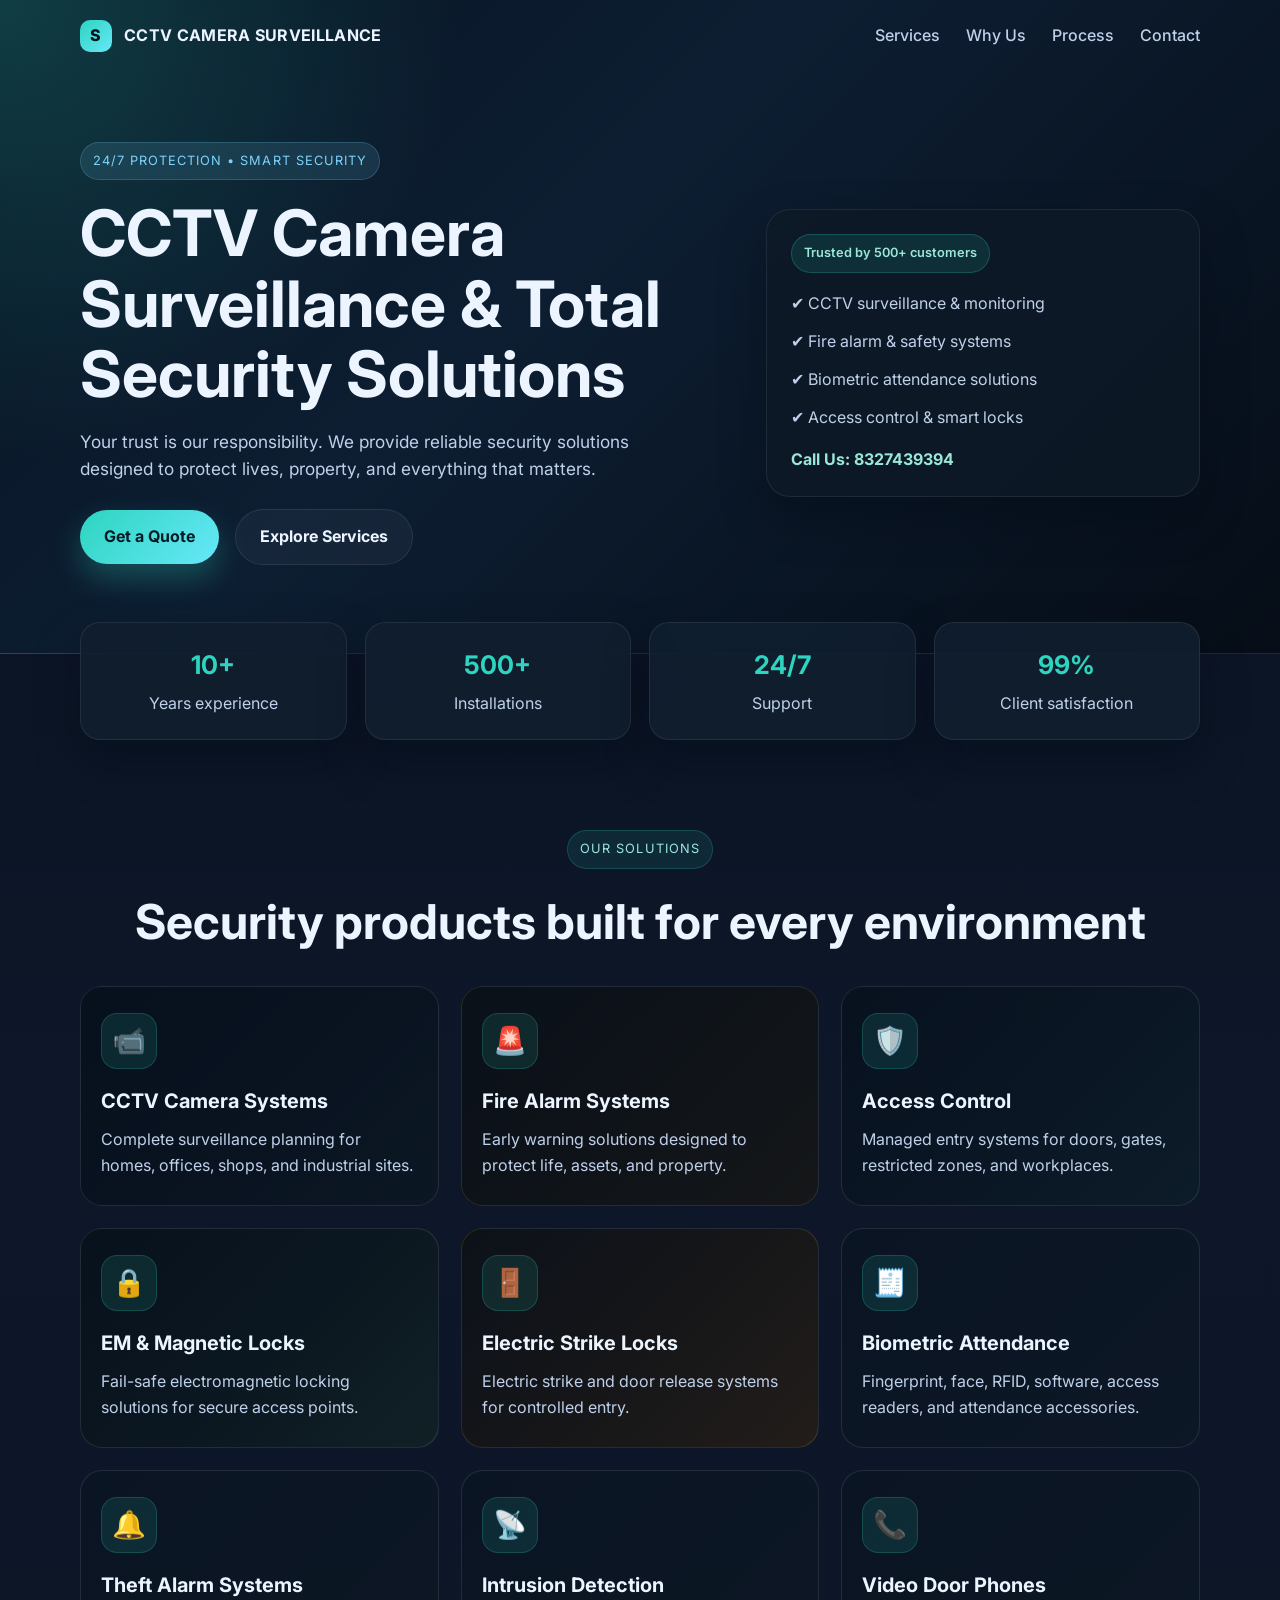
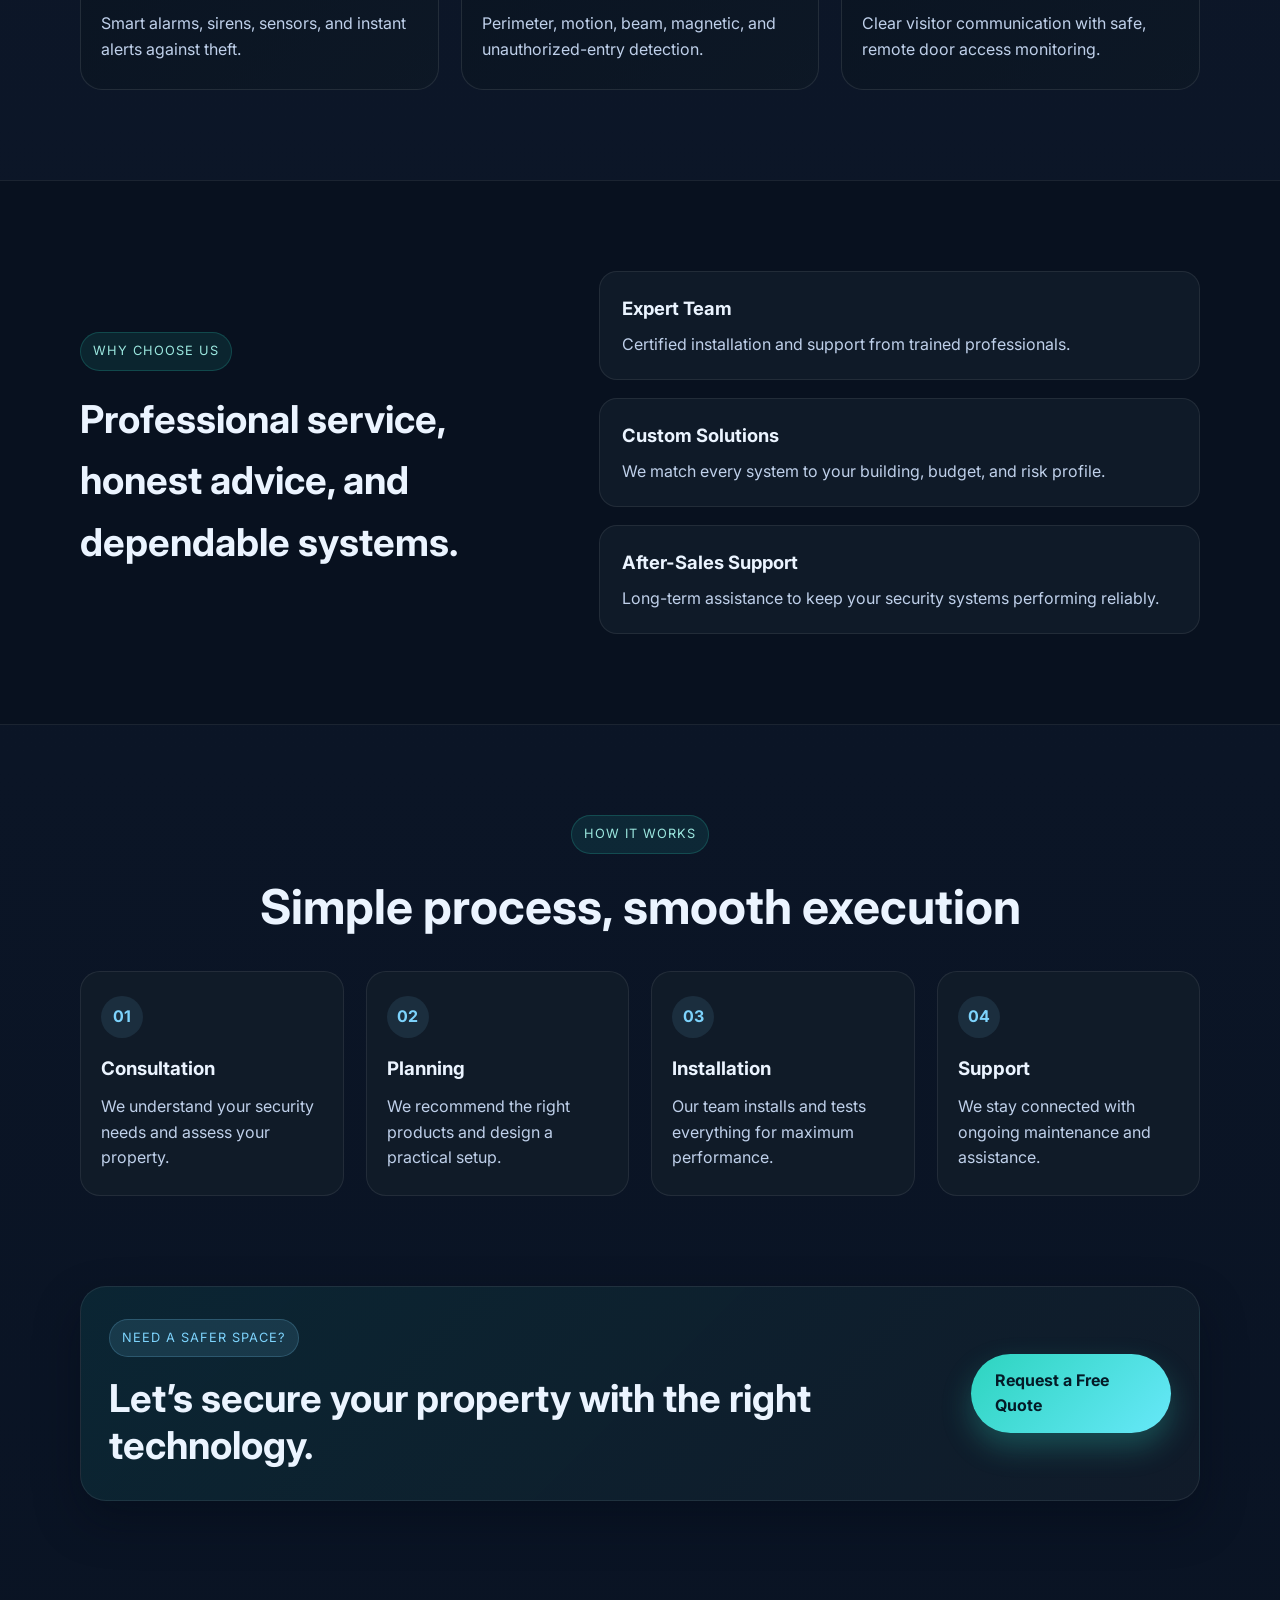
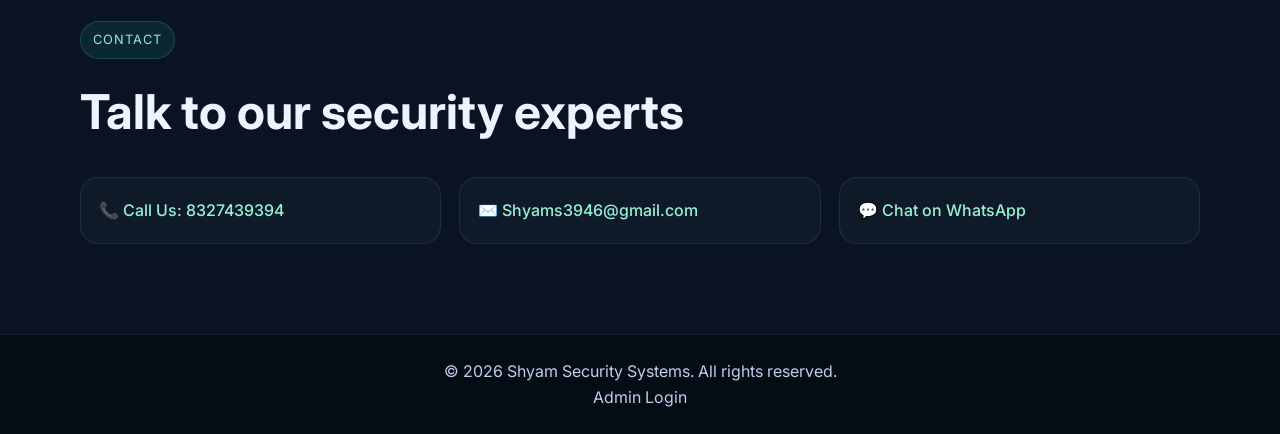
==== commit fb095d7b: "sudhar" ====
--- a/index.html
+++ b/index.html
@@ -4,7 +4,13 @@
 <head>
     <meta charset="UTF-8">
     <meta name="viewport" content="width=device-width, initial-scale=1.0">
-    <meta name="description" content="Shancy Security Systems offers CCTV, fire alarms, biometric attendance, access control, and commercial security solutions.">
+    <meta name="description" content="Shancy Security Systems provides CCTV cameras, fire alarms, access control, biometric attendance, and security solutions. Request a free quote.">
+    <link rel="canonical" href="https://shancy1998.github.io/">
+    <meta property="og:type" content="website">
+    <meta property="og:title" content="CCTV Camera &amp; Security Systems | Shancy Security Systems">
+    <meta property="og:description" content="CCTV cameras, fire alarms, access control, biometric attendance, and security solutions. Request a free quote.">
+    <meta property="og:url" content="https://shancy1998.github.io/">
+    <meta name="twitter:card" content="summary">
     <!-- Google tag (gtag.js) -->
     <script async src="https://www.googletagmanager.com/gtag/js?id=G-6YRMH4L3KP"></script>
     <script>
@@ -23,9 +29,9 @@
 <body>
     <header class="site-header">
         <nav class="topbar container">
-            <a href="index.html" class="brand" aria-label="CCTV CAMERA SURVLAINCE home">
+            <a href="index.html" class="brand" aria-label="CCTV CAMERA SURVEILLANCE home">
                 <span class="brand-mark">S</span>
-                <span>CCTV CAMERA SURVLAINCE</span>
+                <span>CCTV CAMERA SURVEILLANCE</span>
             </a>
 
             <button class="nav-toggle" aria-label="Open menu" aria-expanded="false">Menu</button>
@@ -89,51 +95,51 @@
             </div>
 
             <div class="service-grid">
-                <a class="card" href="quote.html?service=CCTV%20Camera" style="background-image: linear-gradient(135deg, rgba(6, 14, 24, 0.84), rgba(15, 27, 39, 0.6)), url('https://bgcsmwrqkujkgmujobxn.supabase.co/storage/v1/object/public/Cctv%20camera%20section/cctv%20section.jpg'); background-size: cover; background-position: center; background-repeat: no-repeat;">
+                <a class="card" data-admin-image="cctv-camera" href="quote.html?service=CCTV%20Camera" style="background-image: linear-gradient(135deg, rgba(6, 14, 24, 0.84), rgba(15, 27, 39, 0.6)), url('https://bgcsmwrqkujkgmujobxn.supabase.co/storage/v1/object/public/Cctv%20camera%20section/cctv%20section.jpg'); background-size: cover; background-position: center; background-repeat: no-repeat;">
                     <div class="card-icon">📹</div>
                     <h3>CCTV Camera Systems</h3>
                     <p>Complete surveillance planning for homes, offices, shops, and industrial sites.</p>
                 </a>
-                <a class="card" href="quote.html?service=Fire%20Alarm" style="background-image: linear-gradient(135deg, rgba(18, 14, 7, 0.82), rgba(38, 27, 11, 0.6)), url('https://bgcsmwrqkujkgmujobxn.supabase.co/storage/v1/object/public/fireAlarmSystem.jpg/fireAlarm%20system.jpg'); background-size: cover; background-position: center; background-repeat: no-repeat;">
+                <a class="card" data-admin-image="fire-alarm" href="quote.html?service=Fire%20Alarm" style="background-image: linear-gradient(135deg, rgba(18, 14, 7, 0.82), rgba(38, 27, 11, 0.6)), url('https://bgcsmwrqkujkgmujobxn.supabase.co/storage/v1/object/public/fireAlarmSystem.jpg/fireAlarm%20system.jpg'); background-size: cover; background-position: center; background-repeat: no-repeat;">
                     <div class="card-icon">🚨</div>
                     <h3>Fire Alarm Systems</h3>
                     <p>Early warning solutions designed to protect life, assets, and property.</p>
                 </a>
-                <a class="card" href="quote.html?service=Access%20Control" style="background-image: linear-gradient(135deg, rgba(8, 18, 30, 0.82), rgba(18, 40, 52, 0.6)), url('https://bgcsmwrqkujkgmujobxn.supabase.co/storage/v1/object/public/access%20control.jpg/access%20control.jpg'); background-size: cover; background-position: center; background-repeat: no-repeat;">
+                <a class="card" data-admin-image="access-control" href="quote.html?service=Access%20Control" style="background-image: linear-gradient(135deg, rgba(8, 18, 30, 0.82), rgba(18, 40, 52, 0.6)), url('https://bgcsmwrqkujkgmujobxn.supabase.co/storage/v1/object/public/access%20control.jpg/access%20control.jpg'); background-size: cover; background-position: center; background-repeat: no-repeat;">
                     <div class="card-icon">🛡️</div>
                     <h3>Access Control</h3>
                     <p>Managed entry systems for doors, gates, restricted zones, and workplaces.</p>
                 </a>
-                <a class="card" href="quote.html?service=EM%20Locks" style="background-image: linear-gradient(135deg, rgba(7, 17, 20, 0.82), rgba(28, 51, 43, 0.6)), url('https://images.unsplash.com/photo-1558008258-3256797b43f3?auto=format&fit=crop&w=900&q=80'); background-size: cover; background-position: center; background-repeat: no-repeat;">
+                <a class="card" data-admin-image="em-locks" href="quote.html?service=EM%20Locks" style="background-image: linear-gradient(135deg, rgba(7, 17, 20, 0.82), rgba(28, 51, 43, 0.6)), url('https://images.unsplash.com/photo-1558008258-3256797b43f3?auto=format&fit=crop&w=900&q=80'); background-size: cover; background-position: center; background-repeat: no-repeat;">
                     <div class="card-icon">🔒</div>
                     <h3>EM &amp; Magnetic Locks</h3>
                     <p>Fail-safe electromagnetic locking solutions for secure access points.</p>
                 </a>
-                <a class="card" href="quote.html?service=Strike%20Locks" style="background-image: linear-gradient(135deg, rgba(28, 18, 7, 0.82), rgba(72, 43, 11, 0.6)), url('https://bgcsmwrqkujkgmujobxn.supabase.co/storage/v1/object/public/Eletric%20trickes/Electric%20stricks.jpg?v=2'); background-size: cover; background-position: center; background-repeat: no-repeat;">
+                <a class="card" data-admin-image="electric-strike-locks" href="quote.html?service=Strike%20Locks" style="background-image: linear-gradient(135deg, rgba(28, 18, 7, 0.82), rgba(72, 43, 11, 0.6)), url('https://bgcsmwrqkujkgmujobxn.supabase.co/storage/v1/object/public/Eletric%20trickes/Electric%20stricks.jpg?v=2'); background-size: cover; background-position: center; background-repeat: no-repeat;">
                     <div class="card-icon">🚪</div>
                     <h3>Electric Strike Locks</h3>
                     <p>Electric strike and door release systems for controlled entry.</p>
                 </a>
-                <a class="card" href="quote.html?service=Biometric%20Attendance">
-                    <img class="service-image" src="https://images.unsplash.com/photo-1556761175-b413da4baf72?auto=format&fit=crop&w=900&q=80" alt="Biometric attendance system for a workplace">
+                <a class="card" data-admin-image="biometric-attendance" href="quote.html?service=Biometric%20Attendance">
+                    <img class="service-image" src="https://images.unsplash.com/photo-1556761175-b413da4baf72?auto=format&fit=crop&w=900&q=80" alt="Biometric attendance system for a workplace" loading="lazy">
                     <div class="card-icon">🧾</div>
                     <h3>Biometric Attendance</h3>
                     <p>Fingerprint, face, RFID, software, access readers, and attendance accessories.</p>
                 </a>
-                <a class="card" href="quote.html?service=Theft%20Alarm">
-                    <img class="service-image" src="https://bgcsmwrqkujkgmujobxn.supabase.co/storage/v1/object/public/theft-alarm/alarm1.jpg" alt="Theft alarm security system" referrerpolicy="no-referrer" onerror="this.onerror=null; this.src='https://images.unsplash.com/photo-1558008258-3256797b43f3?auto=format&amp;fit=crop&amp;w=900&amp;q=80';">
+                <a class="card" data-admin-image="theft-alarm" href="quote.html?service=Theft%20Alarm">
+                    <img class="service-image" src="https://bgcsmwrqkujkgmujobxn.supabase.co/storage/v1/object/public/theft-alarm/alarm1.jpg" alt="Theft alarm security system" loading="lazy" referrerpolicy="no-referrer" onerror="this.onerror=null; this.src='https://images.unsplash.com/photo-1558008258-3256797b43f3?auto=format&amp;fit=crop&amp;w=900&amp;q=80';">
                     <div class="card-icon">🔔</div>
                     <h3>Theft Alarm Systems</h3>
                     <p>Smart alarms, sirens, sensors, and instant alerts against theft.</p>
                 </a>
-                <a class="card" href="quote.html?service=Intrusion%20Detection">
-                    <img class="service-image" src="https://bgcsmwrqkujkgmujobxn.supabase.co/storage/v1/object/sign/intrusion.jpg/intrusion01.jpg?token=eyJraWQiOiI2NTZjZTgyZS1mMWI1LTQxOTctODdhYi03YzQ2NzYyYzZiMjAiLCJhbGciOiJIUzUxMiJ9.eyJ1cmwiOiJpbnRydXNpb24uanBnL2ludHJ1c2lvbjAxLmpwZyIsInNjb3BlIjoiZG93bmxvYWQiLCJpYXQiOjE3ODk2NDA5OTksImV4cCI6MTc5MDI0NTc5OX0.9XxOrCdiq6lF2PL41tJEHRRzNq1x8sIKsyqu3oB3eiamlLGhatA6aaYST_PMFzF5rT2LUbrdGqnxpg69Usp5VA" alt="Intrusion detection and perimeter security" referrerpolicy="no-referrer">
+                <a class="card" data-admin-image="intrusion-detection" href="quote.html?service=Intrusion%20Detection">
+                    <img class="service-image" src="https://images.unsplash.com/photo-1557597774-9d273605dfa9?auto=format&fit=crop&w=900&q=80" alt="Security camera monitoring a property perimeter" loading="lazy">
                     <div class="card-icon">📡</div>
                     <h3>Intrusion Detection</h3>
                     <p>Perimeter, motion, beam, magnetic, and unauthorized-entry detection.</p>
                 </a>
-                <a class="card" href="quote.html?service=Video%20Door%20Phone">
-                    <img class="service-image" src="https://images.unsplash.com/photo-1586953208448-b95a79798f07?auto=format&fit=crop&w=900&q=80" alt="Video door phone visitor security system">
+                <a class="card" data-admin-image="video-door-phones" href="quote.html?service=Video%20Door%20Phone">
+                    <img class="service-image" src="https://images.unsplash.com/photo-1586953208448-b95a79798f07?auto=format&fit=crop&w=900&q=80" alt="Video door phone visitor security system" loading="lazy">
                     <div class="card-icon">📞</div>
                     <h3>Video Door Phones</h3>
                     <p>Clear visitor communication with safe, remote door access monitoring.</p>
@@ -225,7 +231,7 @@
         </div>
     </footer>
 
-    <script src="script.js"></script>
+    <script src="script.js?v=managed-images-20261008"></script>
 </body>
 
 </html>
